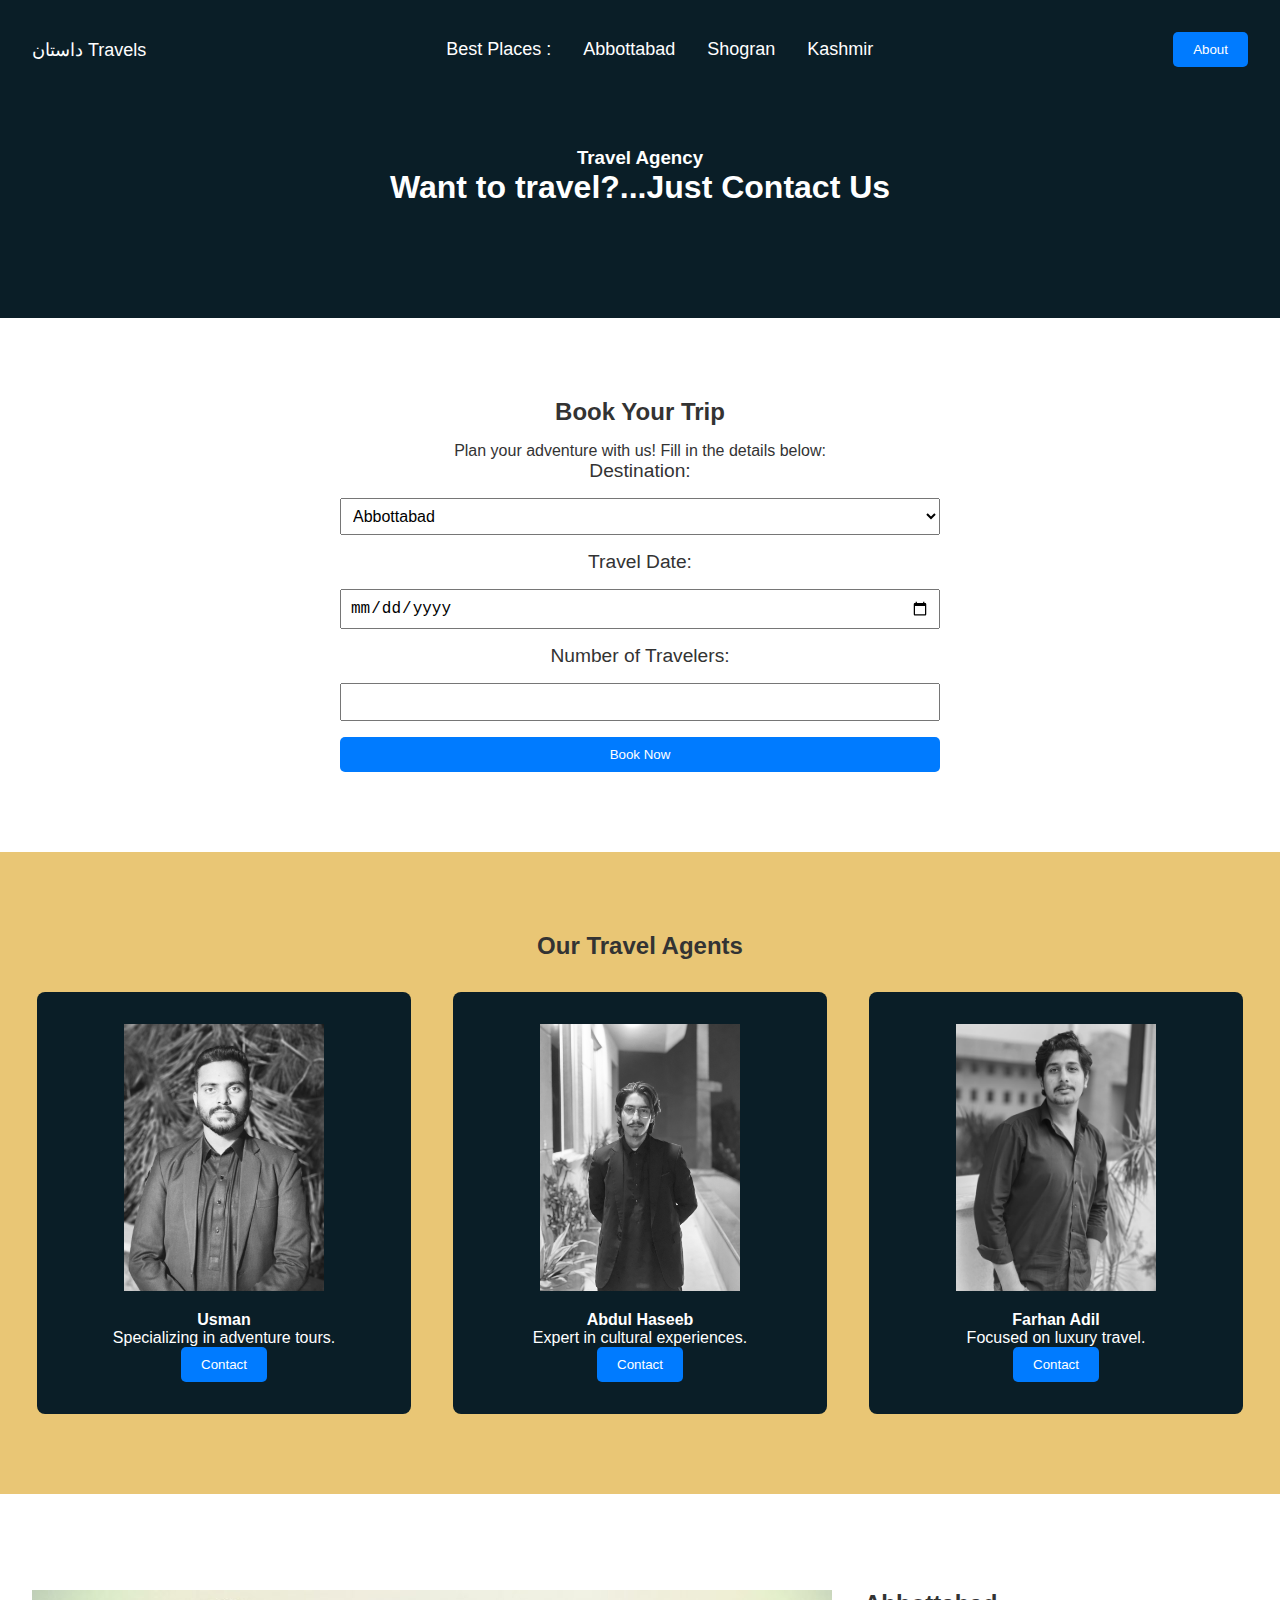
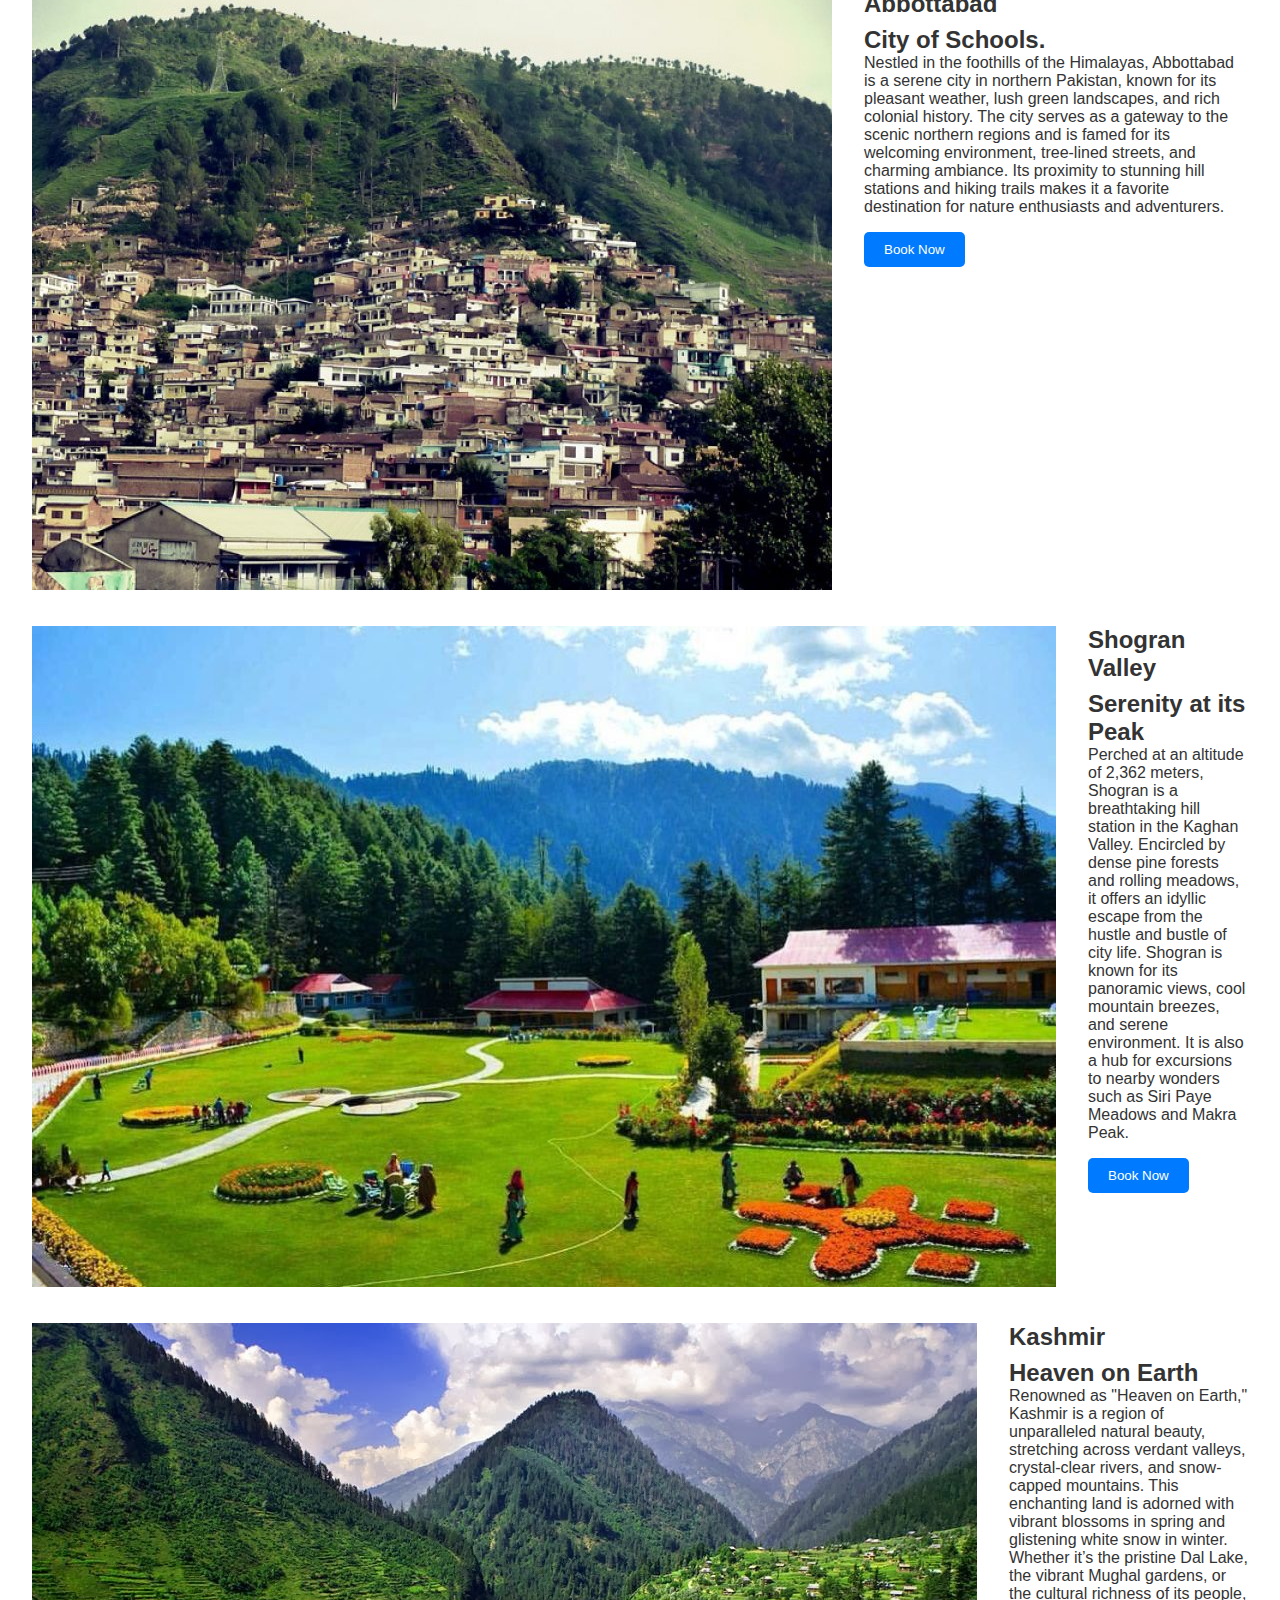
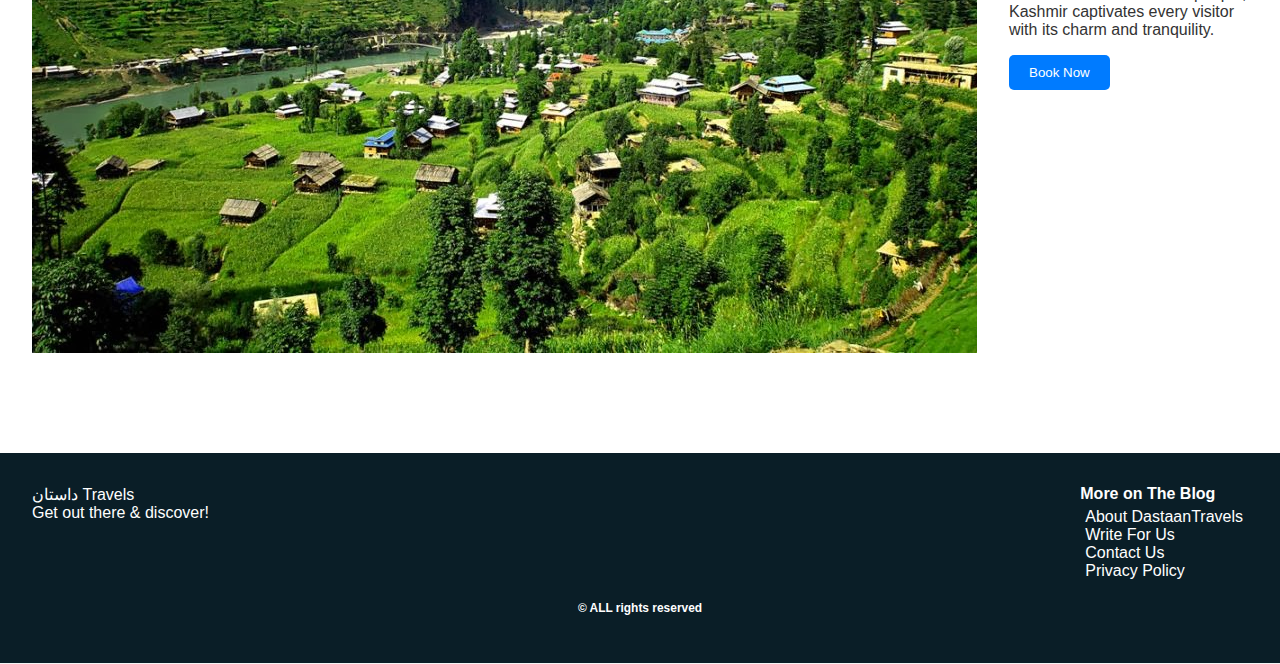
==== index.html @ c8376faa "Initial commit" ====
<!DOCTYPE html>
<html lang="en">

<head>
    <meta charset="UTF-8" />
    <meta name="viewport" content="width=device-width, initial-scale=1.0" />
    <link rel="stylesheet" href="styles.css" />
    <title>DastaanTravels</title>
</head>

<body>
    <header class="header" id="home">
        <nav>
            <div class="nav__bar">
                <div class="logo nav__logo">
                    <a href="#home">داستان Travels</a>
                </div>
                <ul class="nav__links" id="nav-links">
                    <li><a>Best Places :</a></li>
                    <li><a href="#about">Abbottabad</a></li>
                    <li><a href="#shogran">Shogran</a></li>
                    <li><a href="#kashmir">Kashmir</a></li>
                </ul>
                <div class="nav__menu__btn" id="menu-btn">
                    <i class="ri-menu-line"></i>
                </div>
                <div class="nav__action__btn">
                    <button class="btn">
                        
                        <a href="about.html">About</a>
                    </button>
                </div>
            </div>
        </nav>
        <div class="section__container header__container">
            <div class="header__content">
                <h3 class="section__subheader">Travel Agency</h3>
                <h1 class="section__header">
                    Want to travel?...Just Contact Us
                </h1>
            </div>
       
        </div>
    </header>

    <section class="booking" id="booking">
        <div class="section__container">
            <h2 class="section__header">Book Your Trip</h2>
            <p>Plan your adventure with us! Fill in the details below:</p>
            <form id="booking-form">
                <label for="destination">Destination:</label>
                <select id="destination" name="destination">
                    <option value="Abbottabad">Abbottabad</option>
                    <option value="Shogran">Shogran</option>
                    <option value="Kashmir">Kashmir</option>
                </select>

                <label for="travel-date">Travel Date:</label>
                <input type="date" id="travel-date" name="travel-date" required>

                <label for="travelers">Number of Travelers:</label>
                <input type="number" id="travelers" name="travelers" min="1" required>

                <button type="submit">Book Now</button>
            </form>
        </div>
    </section>

    <section class="travel-agents" id="agents">
        <div class="section__container">
            <h2 class="section__header">Our Travel Agents</h2>
            <div class="agents__container">
                <div class="agent">
                    <img src="WhatsApp Image 2025-01-02 at 11.50.20.jpeg" alt="Agent 1 Logo">
                    <h4>Usman</h4>
                    <p>Specializing in adventure tours.</p>
                    <button><a href="contact_agent1.html">Contact</a></button>
                </div>
                <div class="agent">
                    <img src="WhatsApp Image 2025-01-01 at 15.36.50.jpeg" alt="Agent 2 Logo">
                    <h4>Abdul Haseeb</h4>
                    <p>Expert in cultural experiences.</p>
                    <button><a href="contact_agent2.html">Contact</a></button>
                </div>
                <div class="agent">
                    <img src="WhatsApp Image 2025-01-02 at 12.46.27.jpeg" alt="Agent 3 Logo">
                    <h4>Farhan Adil</h4>
                    <p>Focused on luxury travel.</p>
                    <button><a href="contact_agent3.html">Contact </a></button>
                </div>
            </div>
        </div>
    </section>

    <section class="about">
        <div class="section__container about__container">
            <div class="about__image about__image-1" id="about">
                <img src="abb.jpg" alt="Abbottabad" />
            </div>
            <div class="about__content about__content-1">
                <h3 class="section__subheader">Abbottabad</h3>
                <h2 class="section__header">City of Schools.</h2>
                <p>
                    Nestled in the foothills of the Himalayas, Abbottabad is a serene city in northern Pakistan, known
                    for its pleasant weather, lush green landscapes, and rich colonial history. The city serves as a
                    gateway to the scenic northern regions and is famed for its welcoming environment, tree-lined
                    streets, and charming ambiance. Its proximity to stunning hill stations and hiking trails makes it a
                    favorite destination for nature enthusiasts and adventurers.
                </p>
                <div class="about__btn">
                    <a href="#">
                        <span><i class="ri-arrow-right-line"></i></span>
                    </a>
                    <button><a href="#booking">Book Now</a></button>
                </div>
            </div>
            <div class="about__image about__image-2" id="shogran">
                <img src="Shog.jpg" alt="Shogran Valley" />
            </div>
            <div class="about__content about__content-2">
                <h3 class="section__subheader">Shogran Valley</h3>
                <h2 class="section__header">Serenity at its Peak</h2>
                <p>
                    Perched at an altitude of 2,362 meters, Shogran is a breathtaking hill station in the Kaghan Valley.
                    Encircled by dense pine forests and rolling meadows, it offers an idyllic escape from the hustle and
                    bustle of city life. Shogran is known for its panoramic views, cool mountain breezes, and serene
                    environment. It is also a hub for excursions to nearby wonders such as Siri Paye Meadows and Makra
                    Peak.
                </p>
                <div class="about__btn">
                    <a href="#">
                        <span><i class="ri-arrow-right-line"></i></span>
                    </a>
                    <button><a href="#booking">Book Now</a></button>
                </div>
            </div>
            <div class="about__image about__image-3" id="kashmir">
                <img src="kash.jpg" alt="Kashmir" />
            </div>
            <div class="about__content about__content-3">
                <h3 class="section__subheader">Kashmir</h3>
                <h2 class="section__header">Heaven on Earth</h2>
                <p>
                    Renowned as "Heaven on Earth," Kashmir is a region of unparalleled natural beauty, stretching across
                    verdant valleys, crystal-clear rivers, and snow-capped mountains. This enchanting land is adorned
                    with vibrant blossoms in spring and glistening white snow in winter. Whether it’s the pristine Dal
                    Lake, the vibrant Mughal gardens, or the cultural richness of its people, Kashmir captivates every
                    visitor with its charm and tranquility.
                </p>
                <div class="about__btn">
                    <a href="#">
                        <span><i class="ri-arrow-right-line"></i></span>
                    </a>
                    <button><a href="#booking">Book Now</a></button>
                </div>
            </div>
        </div>
    </section>

    <footer class="footer">
        <div class="section__container footer__container">
            <div class="footer__col">
                <div class="logo footer__logo">
                    <a href="#home">داستان Travels</a>
                </div>
                <p>
                    Get out there & discover!
                </p>
            </div>
            <div class="footer__col">
                <h4>More on The Blog</h4>
                <ul class="footer__links">
                    <li><a href="about.html">About DastaanTravels</a></li>
                    <li><a href="#">Write For Us</a></li>
                    <li><a href="#agents">Contact Us</a></li>
                    <li><a href="#">Privacy Policy</a></li>
                </ul>
            </div>
        </div>
        <div class="footer__bar">
            <h5>&copy; ALL rights reserved</h5>
        </div>
    </footer>

    <script src="https://un pkg.com/scrollreveal"></script>
    <script src="script.js"></script>
</body>

</html>
---- styles.css ----
* {
    padding: 0;
    margin: 0;
    box-sizing: border-box;
}

body {
    font-family: 'Poppins', sans-serif;
    background-color: #f4f4f4;
    color: #333;
}

a {
    text-decoration: none;
    color: white;
}

.header {
    background-color: #0a1e27;
    color: #ffffff;
    padding: 2rem 0;
}

.nav__bar {
    display: flex;
    justify-content: space-between;
    align-items: center;
    padding: 0 2rem;
    font-size: large;
}

.nav__links {
    list-style: none;
    display: flex;
    gap: 2rem;
}


.nav__menu__btn {
    display: none;
    cursor: pointer;
}

.header__container {
    text-align: center;
    padding: 5rem 0;
}

.header__content {
    max-width: 800px;
    margin: auto;
}


.booking {
    background-color: #ffffff;
    padding: 5rem 1rem;
    text-align: center;
}

.booking h2 {
    margin-bottom: 1rem;
}

.booking form {
    color: 2rem solid #080808;
    max-width: 600px;
    margin: auto;
    display: flex;
    flex-direction: column;
    gap: 1rem;
}

.booking label {
    font-size: 1.2rem;
}

.booking select,
.booking input {
    padding: 0.5rem;
    font-size: 1rem;
}

.travel-agents {
    background-color: #e9c675;
    padding: 5rem 1rem;
    text-align: center;
}

.agents__container {
    display: flex;
    justify-content: space-around;
    margin-top: 2rem;
}

.agent {
    background-color: #0a1e27;
    color: #ffffff;
    padding: 2rem;
    border-radius: 8px;
    width: 30%;
    text-align: center;
}

.agent img {
    max-width: 200px;
    margin-bottom: 1rem;
    width: 100%;
}

.about {
    background-color: #ffffff;
    padding: 5rem 1rem;
}

.about__container {
    display: flex;
    flex-wrap: wrap;
    justify-content: space-between;
}

.about__image {
    margin: 1rem;
}

.about__content {
    flex: 1;
    margin: 1rem;
}

.about__content h3 {
    font-size: 1.5rem;
    margin-bottom: 0.5rem;
}

.about__content p {
    margin-bottom: 1rem;
}

.footer {
    background-color: #0a1e27;
    color: #ffffff;
    padding: 2rem 0;
}

.footer__container {
    display: flex;
    justify-content: space-between;
    padding: 0 2rem;
}

.footer__links {
    list-style: none;
    padding: 5px;
}


.footer__links a:hover {
    color: #e9c675;
}

.footer__bar {
    text-align: center;
    padding: 1rem;
    font-size: 0.9rem;
}

button {
    background-color: #007BFF; 
    color: white;
    border: none; 
    padding: 10px 20px;
    border-radius: 5px;
    cursor: pointer;
    transition: background-color 0.3s;
}

button:hover {
    background-color: #ecbe52;
}

@media (max-width: 768px) {
    .nav__links {
        flex-direction: column;
        display: none;
    }

    .nav__menu__btn {
        display: block;
    }

    .agents__container { 
        flex-direction: column;
        align-items: center;
    }

    .agent {
        width: 80%; 
        margin-bottom: 2rem;
    }

    .about__container {
        flex-direction: column;
    }

    .about__image,
    .about__content {
        width: 100%;
    }
}
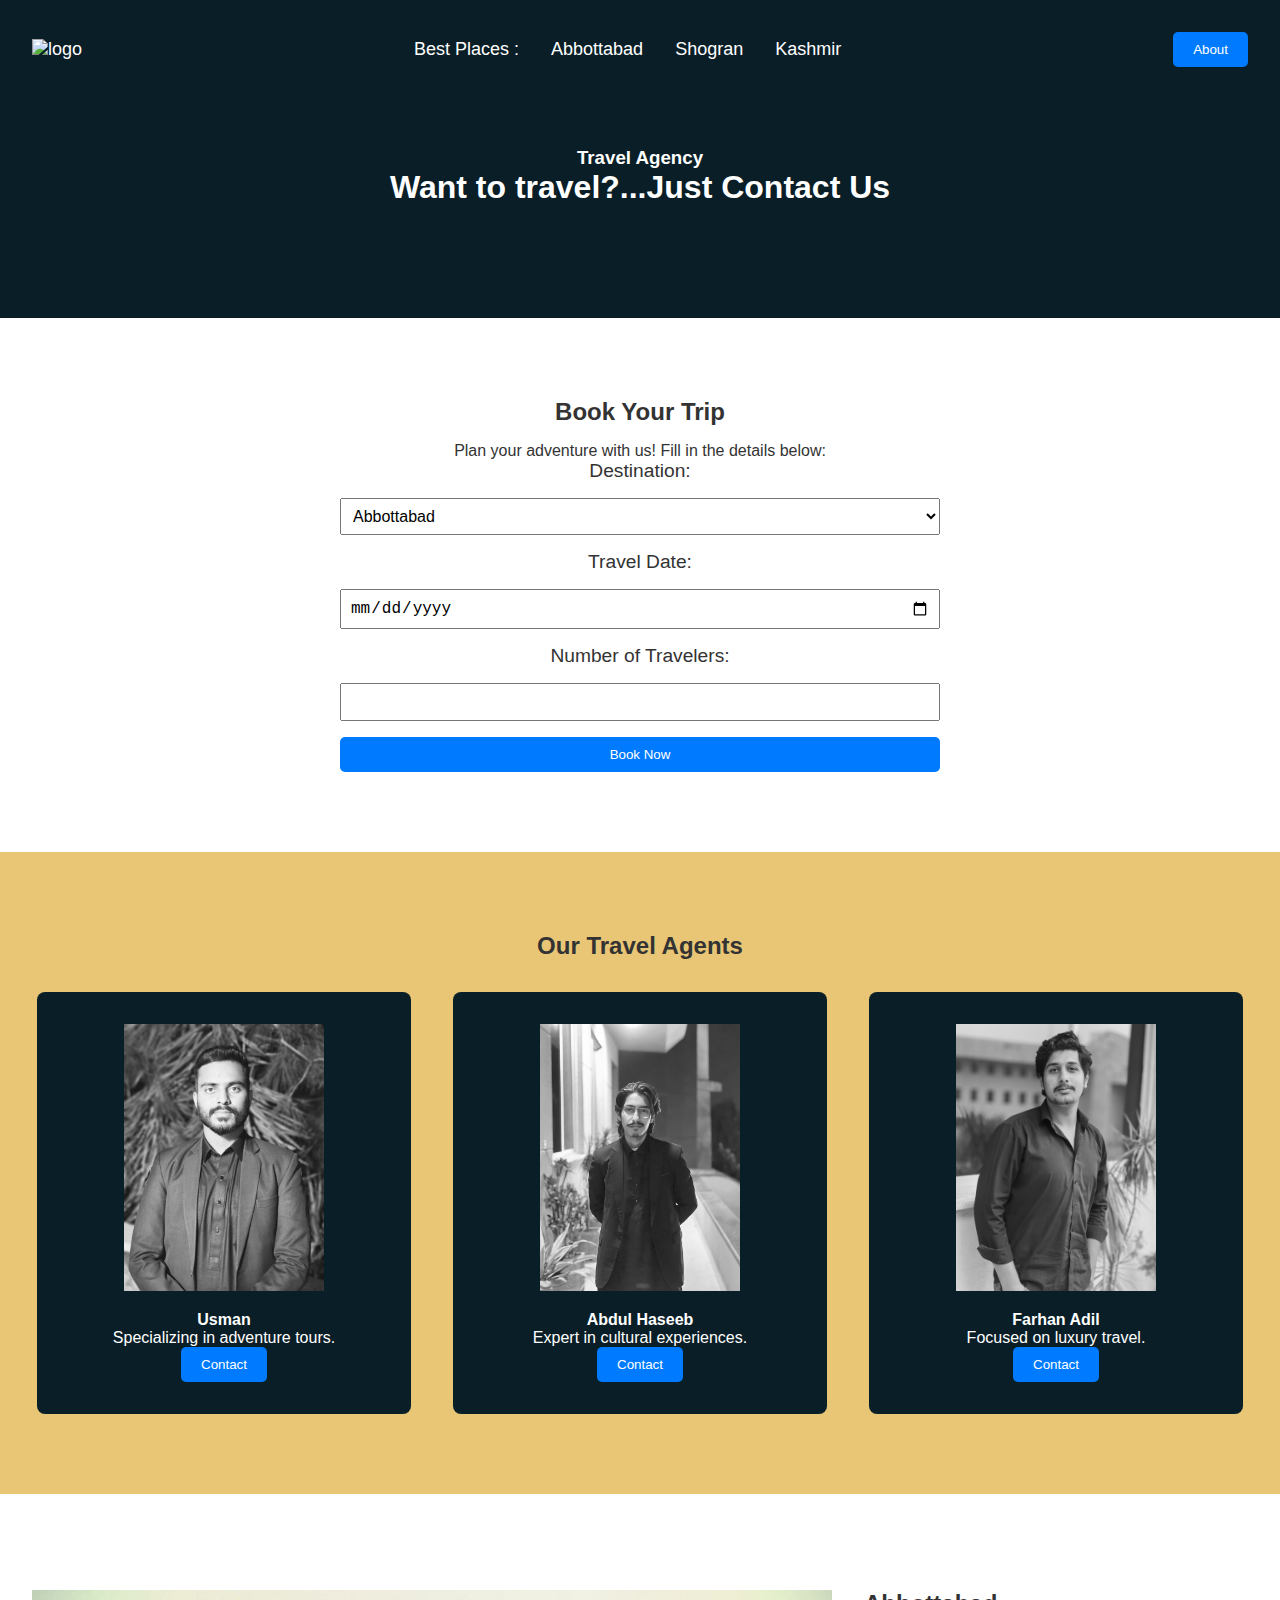
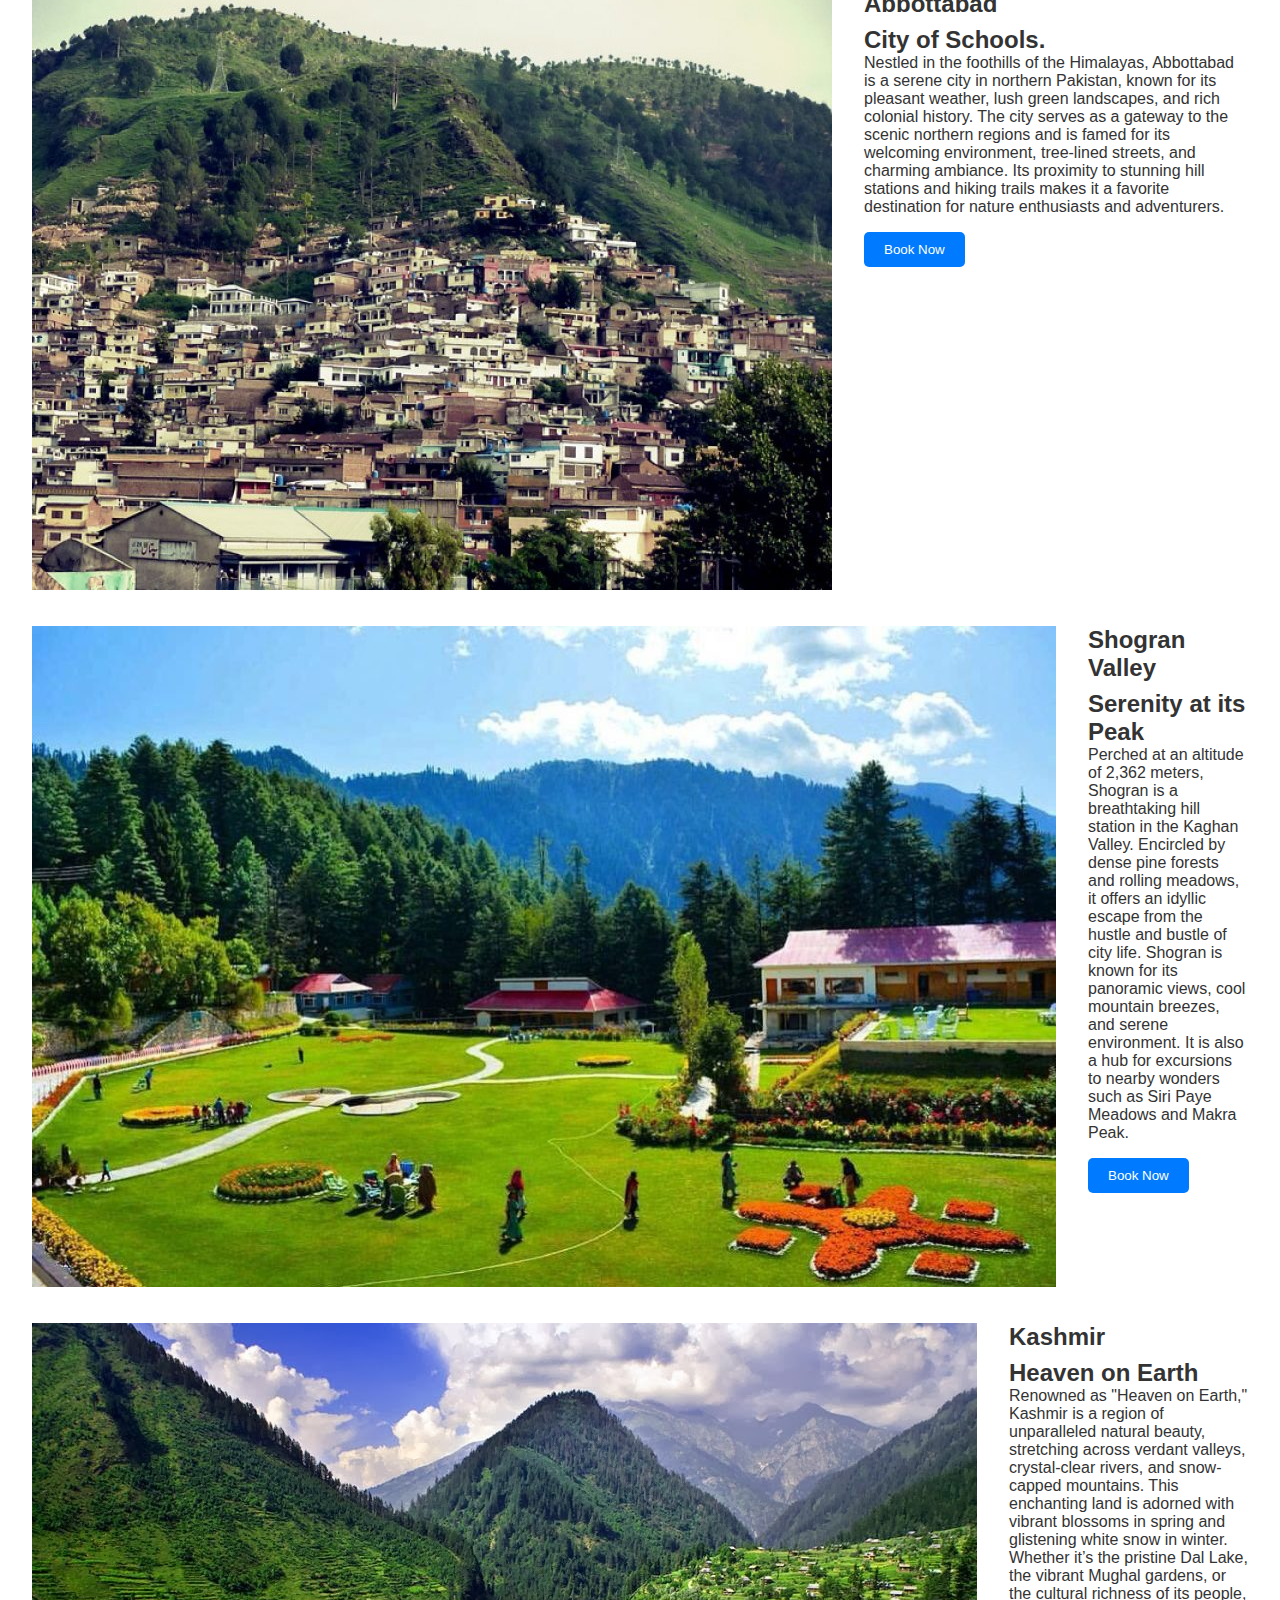
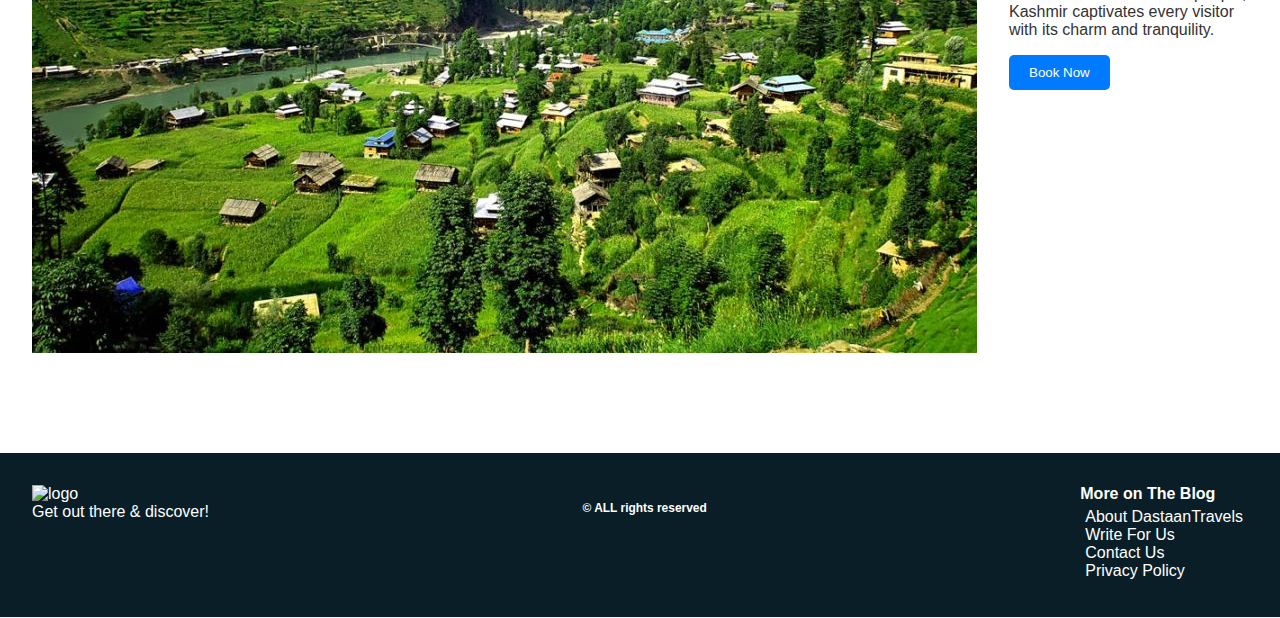
==== commit 68d079e5: "Update index.html" ====
--- a/index.html
+++ b/index.html
@@ -13,7 +13,7 @@
         <nav>
             <div class="nav__bar">
                 <div class="logo nav__logo">
-                    <a href="#home">داستان Travels</a>
+                    <img width="220" height="120" src="WhatsApp_Image_2025-01-02_at_15.47.01-removebg-preview.png" alt="logo">
                 </div>
                 <ul class="nav__links" id="nav-links">
                     <li><a>Best Places :</a></li>
@@ -161,11 +161,16 @@
         <div class="section__container footer__container">
             <div class="footer__col">
                 <div class="logo footer__logo">
-                    <a href="#home">داستان Travels</a>
+                    <a href="#home">
+                        <img width="200" height="100" src="WhatsApp_Image_2025-01-02_at_15.47.01-removebg-preview.png" alt="logo">
+                    </a>
                 </div>
                 <p>
                     Get out there & discover!
                 </p>
+            </div>
+            <div class="footer__bar">
+                <h5>&copy; ALL rights reserved</h5>
             </div>
             <div class="footer__col">
                 <h4>More on The Blog</h4>
@@ -177,13 +182,11 @@
                 </ul>
             </div>
         </div>
-        <div class="footer__bar">
-            <h5>&copy; ALL rights reserved</h5>
-        </div>
+        
     </footer>
 
     <script src="https://un pkg.com/scrollreveal"></script>
     <script src="script.js"></script>
 </body>
 
-</html>+</html>
